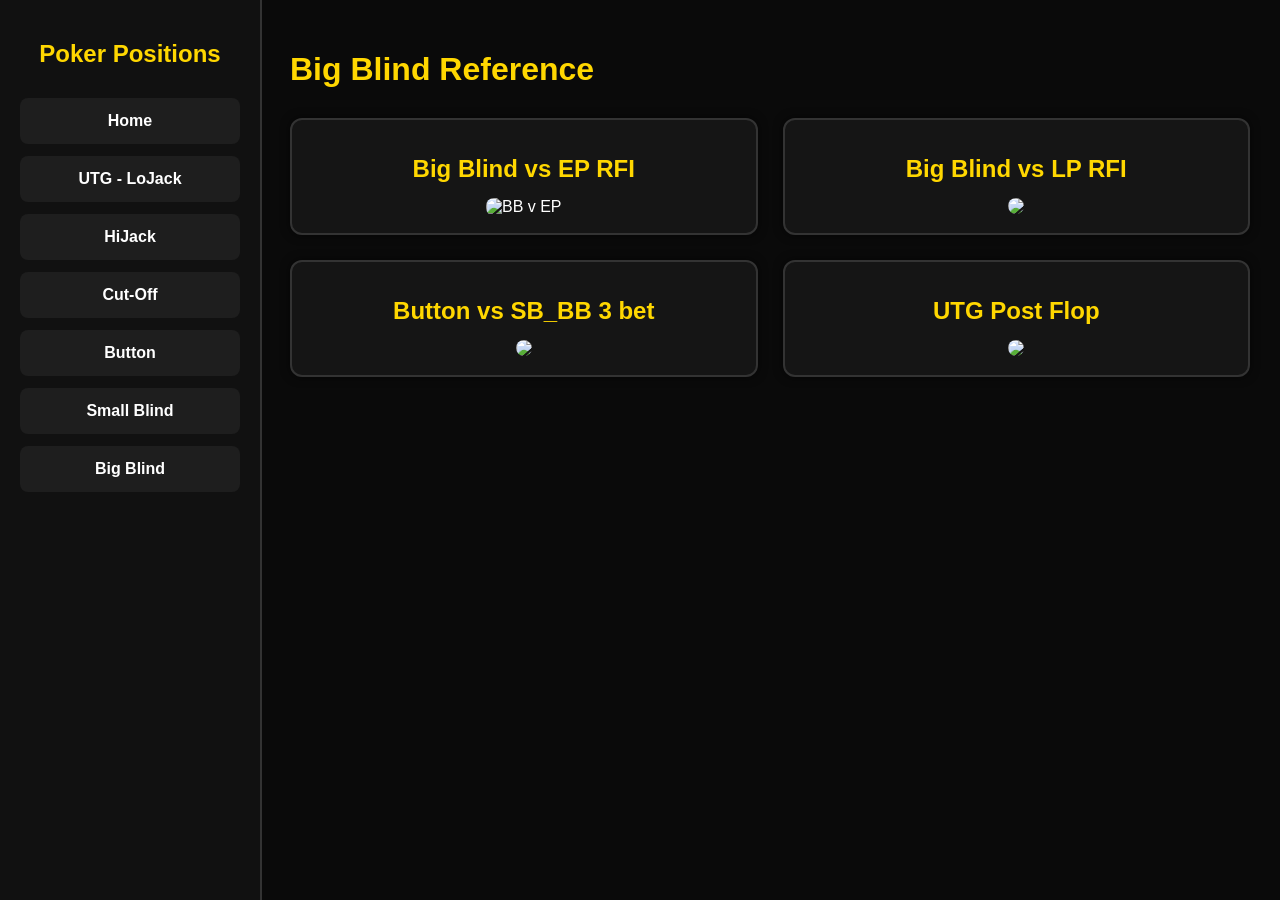
==== bigblind.html @ 57438e41 "Add files via upload" ====
<!DOCTYPE html>
<html>
<head>
  <title>Big Blind Range</title>
  <link rel="stylesheet" href="styles.css">
</head>

<body>

<div class="sidebar">
  <h2>Poker Positions</h2>

  <a href="index.html">Home</a>
  <a href="utg.html">UTG - LoJack</a>
  <a href="hijack.html">HiJack</a>
  <a href="cutoff.html">Cut-Off</a>
  <a href="button.html">Button</a>
  <a href="smallblind.html">Small Blind</a>
  <a href="bigblind.html">Big Blind</a>
</div>

<div class="main">

  <h1>Big Blind Reference</h1>

  <div class="image-grid">

    <div class="image-box">
		<h2>Big Blind vs EP RFI</h2>
      <img src="bigblind/1_bbvep.jpg" alt="BB v EP">
    </div>
    <div class="image-box">
      <h2>Big Blind  vs  LP RFI</h2>
      <img src="bigblind/2_bbvlp.jpg"="Button vs RFI">
    </div>
	<div class="image-box">
            <h2>Button vs SB_BB 3 bet </h2>
            <img src="button/3_buttonvs3betsmbb.jpg"="Button v sb_bb 3 bet">
        </div>
<div class="image-box">
            <h2>UTG Post Flop</h2>
            <img src="Button/4_postflop.jpg">
        </div>


  </div>

</div>

</body>
</html>
---- styles.css ----
/* =====================================================
   GLOBAL PAGE STYLING
===================================================== */

body {
    margin: 0;
    font-family: Arial, sans-serif;
    background: #0a0a0a;
    color: white;
}

/* =====================================================
   SIDEBAR
===================================================== */

.sidebar {
    width: 220px;
    height: 100vh;
    background: #111;
    position: fixed;
    left: 0;
    top: 0;
    padding: 20px;
    border-right: 2px solid #333;
}

.sidebar h2 {
    color: gold;
    margin-bottom: 30px;
    text-align: center;
}

/* SIDEBAR LINKS */

.sidebar a {
    display: block;
    background: #1e1e1e;
    color: white;
    padding: 14px;
    margin-bottom: 12px;
    text-decoration: none;
    border-radius: 8px;
    transition: 0.3s;
    text-align: center;
    font-weight: bold;
}

.sidebar a:hover {
    background: gold;
    color: black;
}

/* =====================================================
   MAIN CONTENT AREA
===================================================== */

.main {
    margin-left: 260px;
    padding: 30px;
}

.main h1 {
    color: gold;
    margin-bottom: 30px;
}

/* =====================================================
   HERO SECTION
===================================================== */

.hero {
    background: linear-gradient(135deg, #111, #123d2d);
    border: 2px solid gold;
    border-radius: 18px;
    padding: 35px;
    margin-bottom: 35px;

    box-shadow:
        0 0 25px rgba(255, 215, 0, 0.25);
}

.hero h1 {
    font-size: 42px;
    color: gold;
    margin-bottom: 10px;
}

.hero p {
    font-size: 20px;
    color: #ddd;
}

.hero-cards {
    font-size: 48px;
    letter-spacing: 18px;
    margin-top: 20px;
}

/* =====================================================
   SECTION TITLES
===================================================== */

.section-title {
    color: gold;
    margin-bottom: 20px;
    font-size: 28px;
}

/* =====================================================
   POSITION BUTTON GRID
===================================================== */

.position-grid {
    display: grid;
    grid-template-columns: repeat(3, 1fr);
    gap: 25px;
}

/* =====================================================
   POSITION BUTTONS
===================================================== */

.position-card {

    display: flex;
    flex-direction: column;
    justify-content: center;
    align-items: center;

    background: linear-gradient(145deg, #b8860b, #5c3b00);

    border: 3px solid gold;

    border-radius: 18px;

    padding: 30px 20px;

    color: white;
    text-decoration: none;

    min-height: 140px;

    box-shadow:
        0 0 15px rgba(255,215,0,0.35),
        inset 0 0 10px rgba(255,255,255,0.1);

    transition: all 0.25s ease;
}

/* LARGE POSITION TEXT */

.position-card span {
    font-size: 46px;
    font-weight: bold;
    color: white;
    text-shadow: 2px 2px 4px black;
}

/* SMALL DESCRIPTION */

.position-card small {
    margin-top: 12px;
    font-size: 18px;
    color: #f5f5f5;
    letter-spacing: 1px;
}

/* HOVER EFFECT */

.position-card:hover {

    transform: translateY(-8px) scale(1.03);

    background:
        linear-gradient(145deg, #00994d, #004d26);

    box-shadow:
        0 0 25px rgba(0,255,128,0.5),
        0 0 40px rgba(255,215,0,0.3);

    border-color: #00ff99;
}

/* =====================================================
   IMAGE GRID (4 BOX LAYOUT)
===================================================== */

.image-grid {
    display: grid;
    grid-template-columns: 1fr 1fr;
    gap: 25px;
}

/* =====================================================
   IMAGE BOXES
===================================================== */

.image-box {
    background: #151515;

    border: 2px solid #333;

    border-radius: 12px;

    padding: 15px;

    text-align: center;

    box-shadow:
        0 0 10px rgba(0,0,0,0.6);
}

.image-box h2 {
    color: gold;
    margin-bottom: 15px;
}

/* =====================================================
   IMAGES
===================================================== */

.image-box img {
    width: 100%;
    height: auto;
    border-radius: 8px;
}

/* =====================================================
   MOBILE SUPPORT
===================================================== */

@media (max-width: 1000px) {

    .position-grid {
        grid-template-columns: 1fr;
    }

    .image-grid {
        grid-template-columns: 1fr;
    }

    .sidebar {
        width: 100%;
        height: auto;
        position: relative;
    }

    .main {
        margin-left: 0;
    }
}
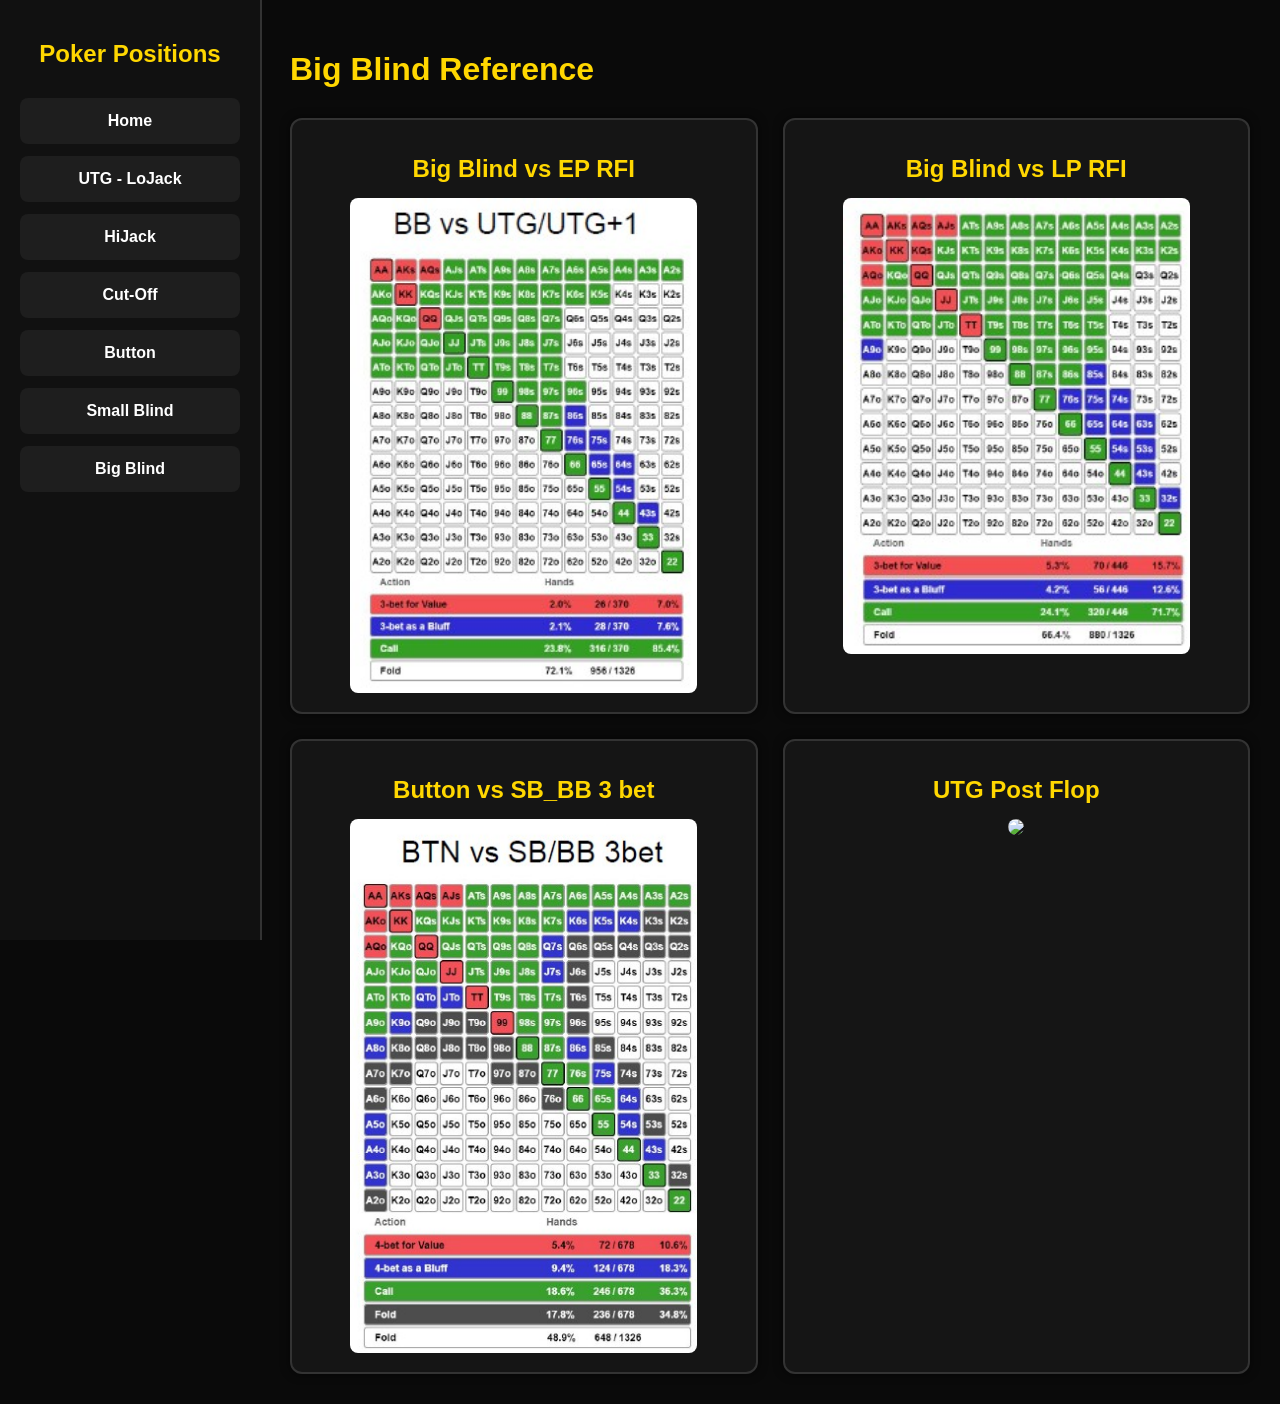
==== commit 60bd86a0: "Add files via upload" ====
--- a/bigblind.html
+++ b/bigblind.html
@@ -31,7 +31,7 @@
     </div>
     <div class="image-box">
       <h2>Big Blind  vs  LP RFI</h2>
-      <img src="bigblind/2_bbvlp.jpg"="Button vs RFI">
+      <img src="bigblind/2_bbvco_button_sb.jpg"="Button vs RFI">
     </div>
 	<div class="image-box">
             <h2>Button vs SB_BB 3 bet </h2>
--- a/styles.css
+++ b/styles.css
@@ -220,7 +220,7 @@
 ===================================================== */
 
 .image-box img {
-    width: 100%;
+    width: 80%;
     height: auto;
     border-radius: 8px;
 }
